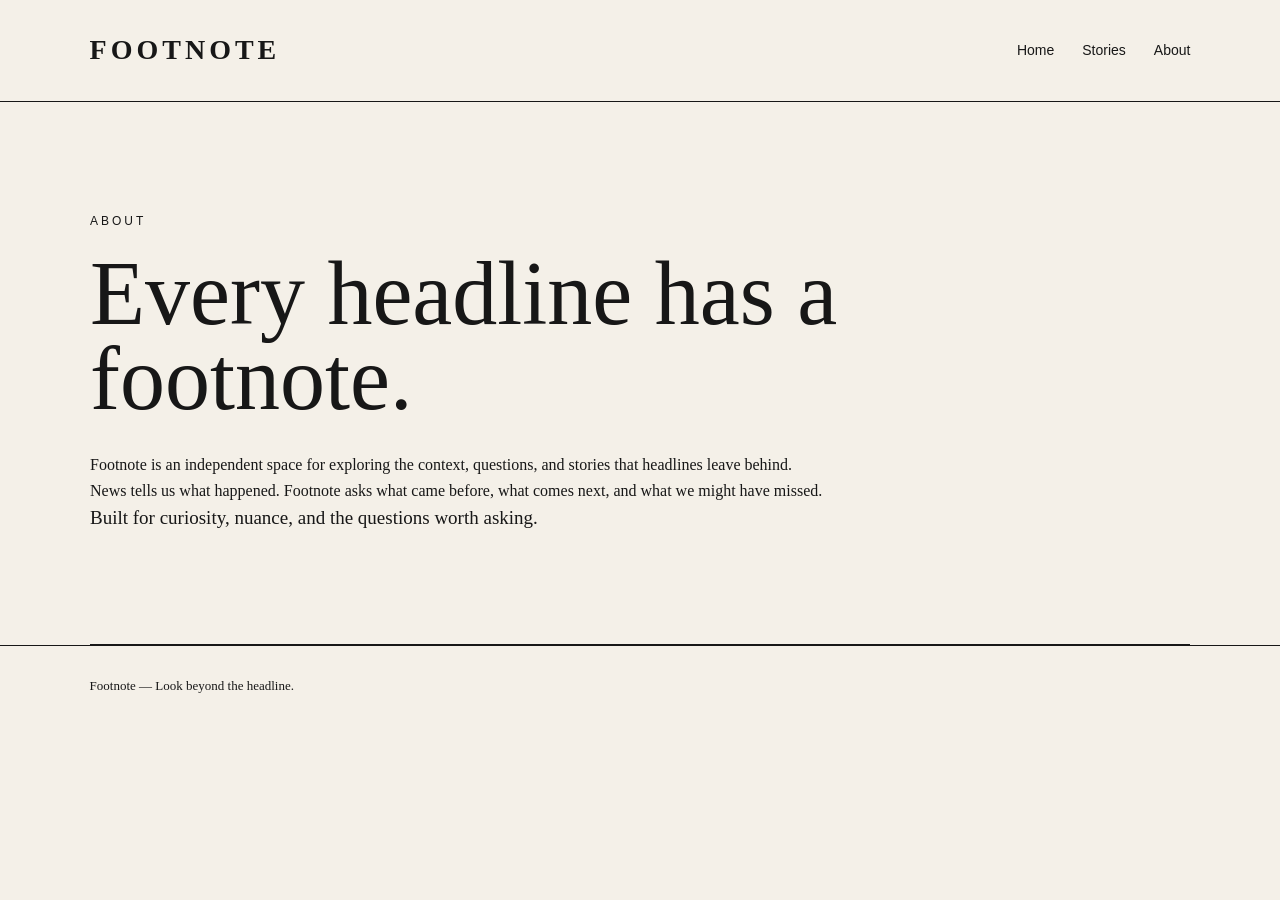
==== about.html @ a6e5b499 "Create about.html" ====
<!DOCTYPE html>
<html lang="en">

<head>
  <meta charset="UTF-8">
  <meta name="viewport" content="width=device-width, initial-scale=1.0">
  <title>About — Footnote</title>
  <link rel="stylesheet" href="style.css">
</head>

<body>

<header>
  <h1>FOOTNOTE</h1>

  <nav>
    <a href="index.html">Home</a>
    <a href="stories.html">Stories</a>
    <a href="about.html">About</a>
  </nav>
</header>

<main>

  <section>
    <p>ABOUT</p>
    <h2>Every headline has a footnote.</h2>

    <p>
      Footnote is an independent space for exploring the context,
      questions, and stories that headlines leave behind.
    </p>

    <p>
      News tells us what happened. Footnote asks what came before,
      what comes next, and what we might have missed.
    </p>

    <p>
      Built for curiosity, nuance, and the questions worth asking.
    </p>
  </section>

</main>

<footer>
  <p>Footnote — Look beyond the headline.</p>
</footer>

</body>
</html>
---- style.css ----
* {
  margin: 0;
  padding: 0;
  box-sizing: border-box;
}

body {
  background: #f4f0e8;
  color: #171717;
  font-family: Georgia, "Times New Roman", serif;
  line-height: 1.6;
}

header {
  padding: 28px 7%;
  border-bottom: 1px solid #171717;
  display: flex;
  justify-content: space-between;
  align-items: center;
}

header h1 {
  font-size: 28px;
  letter-spacing: 4px;
}

nav {
  display: flex;
  gap: 28px;
}

nav a {
  color: #171717;
  text-decoration: none;
  font-family: Arial, sans-serif;
  font-size: 14px;
}

main {
  width: 86%;
  max-width: 1100px;
  margin: auto;
}

main > section:first-child {
  padding: 110px 0;
  border-bottom: 1px solid #171717;
}

main > section:first-child > p:first-child {
  font-family: Arial, sans-serif;
  font-size: 12px;
  letter-spacing: 3px;
  margin-bottom: 20px;
}

main > section:first-child h2 {
  max-width: 800px;
  font-size: clamp(48px, 8vw, 90px);
  line-height: 0.95;
  font-weight: normal;
  margin-bottom: 30px;
}

main > section:first-child > p:last-child {
  max-width: 550px;
  font-size: 19px;
}

main > section:nth-child(2) {
  padding: 70px 0;
}

main > section:nth-child(2) > h2 {
  font-size: 15px;
  font-family: Arial, sans-serif;
  text-transform: uppercase;
  letter-spacing: 2px;
  margin-bottom: 35px;
}

article {
  padding: 35px 0;
  border-top: 1px solid #777;
}

article > p:first-child {
  font-family: Arial, sans-serif;
  font-size: 11px;
  letter-spacing: 2px;
  margin-bottom: 12px;
}

article h3 {
  font-size: 34px;
  font-weight: normal;
  margin-bottom: 12px;
}

article > p:last-child {
  max-width: 650px;
}

footer {
  border-top: 1px solid #171717;
  padding: 30px 7%;
  font-size: 13px;
}

@media (max-width: 600px) {
  header {
    align-items: flex-start;
    gap: 20px;
    flex-direction: column;
  }

  main > section:first-child {
    padding: 70px 0;
  }

  nav {
    gap: 18px;
  }
}
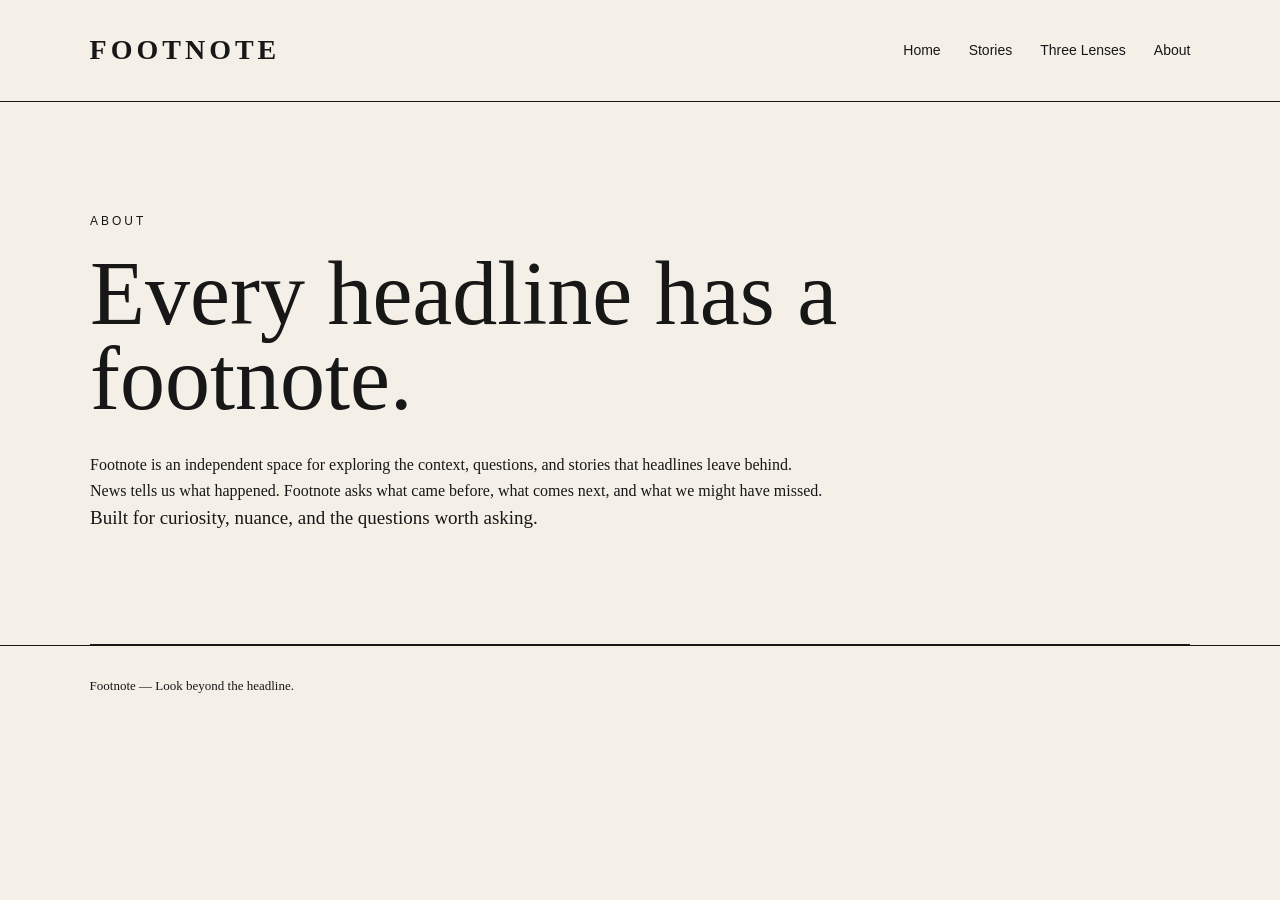
==== commit 94a97a60: "Update about.html" ====
--- a/about.html
+++ b/about.html
@@ -13,10 +13,11 @@
 <header>
   <h1>FOOTNOTE</h1>
 
-  <nav>
-    <a href="index.html">Home</a>
-    <a href="stories.html">Stories</a>
-    <a href="about.html">About</a>
+    <nav>
+  <a href="index.html">Home</a>
+  <a href="stories.html">Stories</a>
+  <a href="lenses.html">Three Lenses</a>
+  <a href="about.html">About</a>
   </nav>
 </header>
 
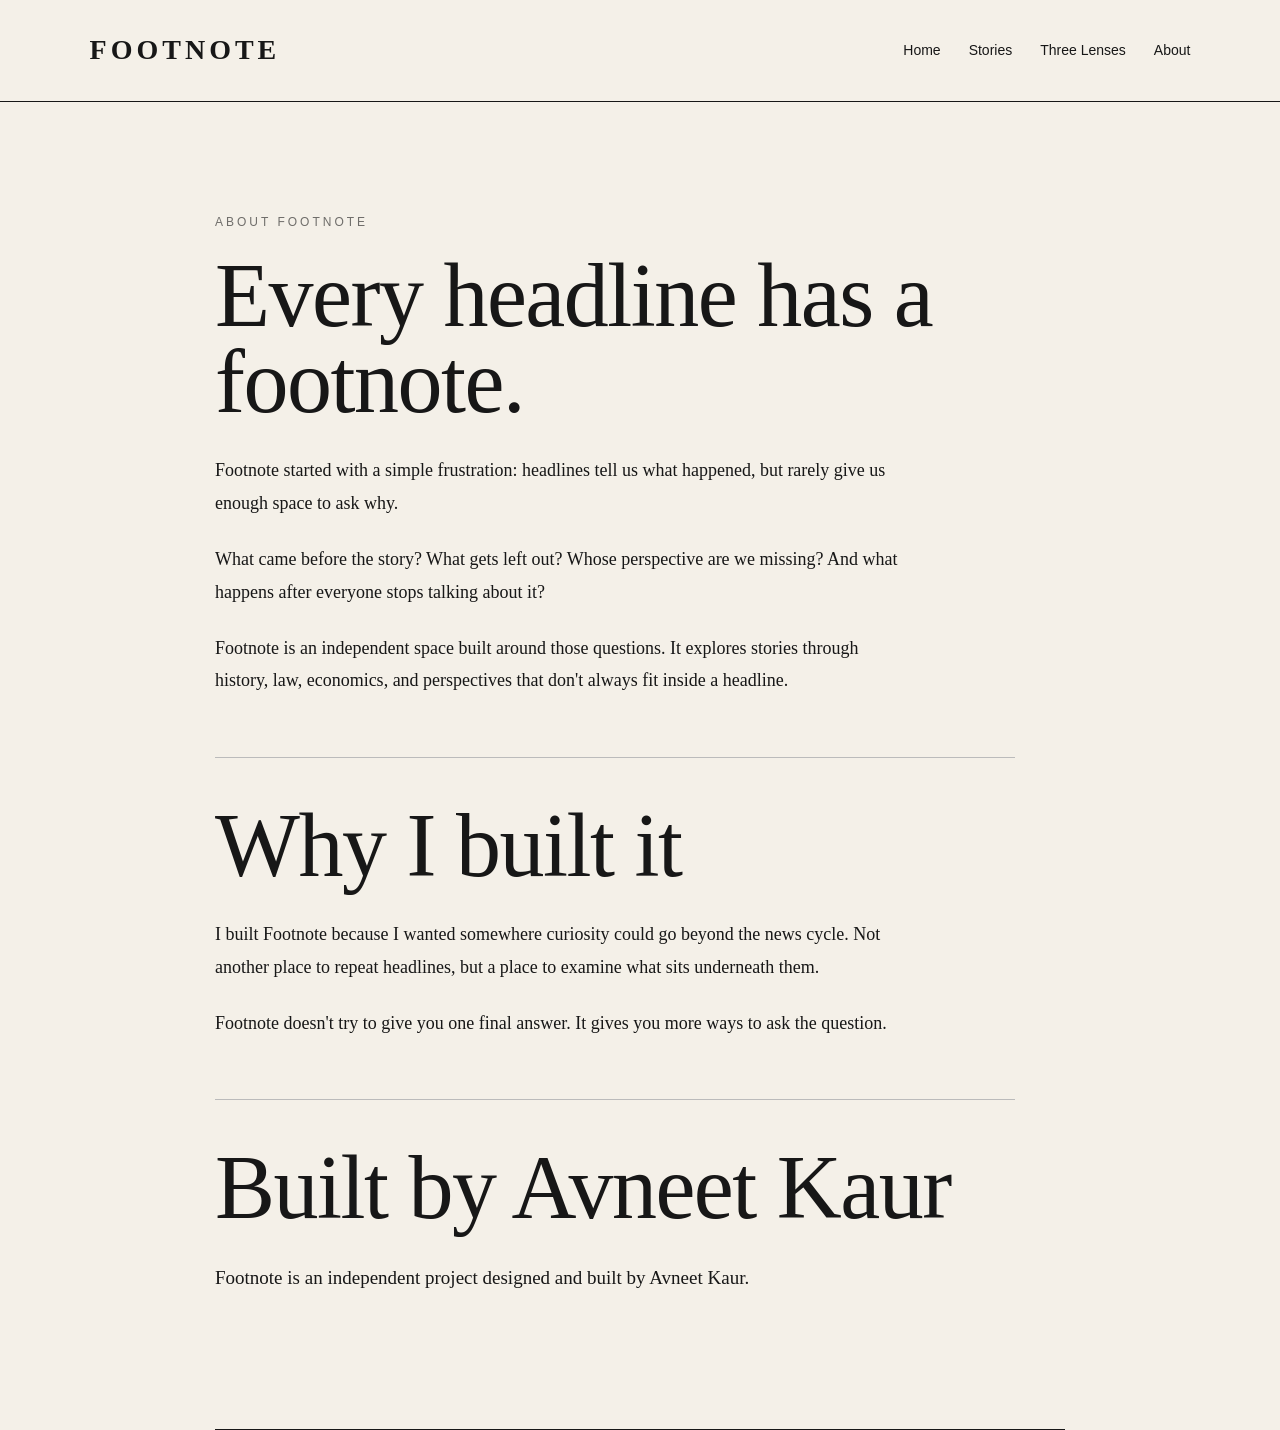
==== commit 5a652305: "push" ====
--- a/about.html
+++ b/about.html
@@ -23,30 +23,57 @@
 
 <main>
 
-  <section>
-    <p>ABOUT</p>
-    <h2>Every headline has a footnote.</h2>
+  <section class="about-page">
+  <p>ABOUT FOOTNOTE</p>
 
-    <p>
-      Footnote is an independent space for exploring the context,
-      questions, and stories that headlines leave behind.
-    </p>
+  <h2>Every headline has a footnote.</h2>
 
-    <p>
-      News tells us what happened. Footnote asks what came before,
-      what comes next, and what we might have missed.
-    </p>
+  <p>
+    Footnote started with a simple frustration: headlines tell us what
+    happened, but rarely give us enough space to ask why.
+  </p>
 
-    <p>
-      Built for curiosity, nuance, and the questions worth asking.
-    </p>
-  </section>
+  <p>
+    What came before the story? What gets left out? Whose perspective
+    are we missing? And what happens after everyone stops talking about it?
+  </p>
 
-</main>
+  <p>
+    Footnote is an independent space built around those questions.
+    It explores stories through history, law, economics, and perspectives
+    that don't always fit inside a headline.
+  </p>
 
-<footer>
-  <p>Footnote — Look beyond the headline.</p>
-</footer>
+  <h2>Why I built it</h2>
 
-</body>
-</html>
+  <p>
+    I built Footnote because I wanted somewhere curiosity could go
+    beyond the news cycle. Not another place to repeat headlines,
+    but a place to examine what sits underneath them.
+  </p>
+
+  <p>
+    Footnote doesn't try to give you one final answer.
+    It gives you more ways to ask the question.
+  </p>
+
+  <h2>Built by Avneet Kaur</h2>
+
+  <p>
+    Footnote is an independent project designed and built by Avneet Kaur.
+  </p>
+</section>
+    
+
+    
+  
+
+    
+       
+
+    
+
+
+
+
+
--- a/style.css
+++ b/style.css
@@ -122,3 +122,171 @@
     gap: 18px;
   }
 }
+
+/* ===== THREE LENSES EXPERIENCE ===== */
+
+.lenses-page {
+  max-width: 1100px;
+  margin: 0 auto;
+  padding: 70px 7%;
+}
+
+.lenses-intro {
+  max-width: 760px;
+  margin-bottom: 60px;
+}
+
+.lenses-intro h2 {
+  font-size: clamp(38px, 7vw, 72px);
+  line-height: 1;
+  letter-spacing: -3px;
+  margin: 15px 0 25px;
+}
+
+.lenses-intro p {
+  font-size: 18px;
+  line-height: 1.7;
+  max-width: 650px;
+}
+
+.lens-controls {
+  display: flex;
+  flex-wrap: wrap;
+  gap: 10px;
+  margin: 35px 0;
+}
+
+.lens-button {
+  background: transparent;
+  border: 1px solid #171717;
+  padding: 11px 18px;
+  font: inherit;
+  cursor: pointer;
+  transition: 0.2s ease;
+}
+
+.lens-button:hover,
+.lens-button.active {
+  background: #171717;
+  color: white;
+}
+
+.lens-stage {
+  border-top: 1px solid #171717;
+  border-bottom: 1px solid #171717;
+  padding: 50px 0;
+  min-height: 300px;
+}
+
+.lens {
+  display: none;
+  animation: lensReveal 0.45s ease;
+}
+
+.lens.active {
+  display: block;
+}
+
+.lens-label {
+  font-size: 12px;
+  letter-spacing: 2px;
+  text-transform: uppercase;
+  margin-bottom: 20px;
+}
+
+.lens h3 {
+  font-size: clamp(28px, 5vw, 48px);
+  line-height: 1.1;
+  max-width: 750px;
+  margin-bottom: 25px;
+}
+
+.lens p {
+  max-width: 680px;
+  font-size: 17px;
+  line-height: 1.8;
+}
+
+.lens-question {
+  margin-top: 35px;
+  padding-left: 20px;
+  border-left: 2px solid #171717;
+  font-style: italic;
+}
+
+@keyframes lensReveal {
+  from {
+    opacity: 0;
+    transform: translateY(10px);
+  }
+
+  to {
+    opacity: 1;
+    transform: translateY(0);
+  }
+}
+
+@media (max-width: 600px) {
+  .lenses-page {
+    padding: 50px 6%;
+  }
+
+  .lenses-intro h2 {
+    letter-spacing: -2px;
+  }
+
+  .lens-button {
+    flex: 1;
+    min-width: 120px;
+  }
+}/* ABOUT PAGE */
+
+.about-page {
+  max-width: 850px;
+  margin: 0 auto;
+  padding: 90px 8%;
+}
+
+.about-page > p:first-child {
+  font-size: 12px;
+  letter-spacing: 2px;
+  text-transform: uppercase;
+  margin-bottom: 24px;
+  opacity: 0.6;
+}
+
+.about-page h2 {
+  font-family: Georgia, serif;
+  font-size: clamp(32px, 5vw, 58px);
+  font-weight: 400;
+  line-height: 1.05;
+  margin: 55px 0 25px;
+  letter-spacing: -1.5px;
+}
+
+.about-page h2:first-of-type {
+  margin-top: 0;
+}
+
+.about-page p {
+  font-size: 18px;
+  line-height: 1.8;
+  margin-bottom: 24px;
+  max-width: 700px;
+}
+
+.about-page h2:not(:first-of-type) {
+  border-top: 1px solid #bbb;
+  padding-top: 45px;
+  margin-top: 60px;
+}
+
+@media (max-width: 600px) {
+  .about-page {
+    padding: 60px 7%;
+  }
+
+  .about-page p {
+    font-size: 16px;
+  }
+}
